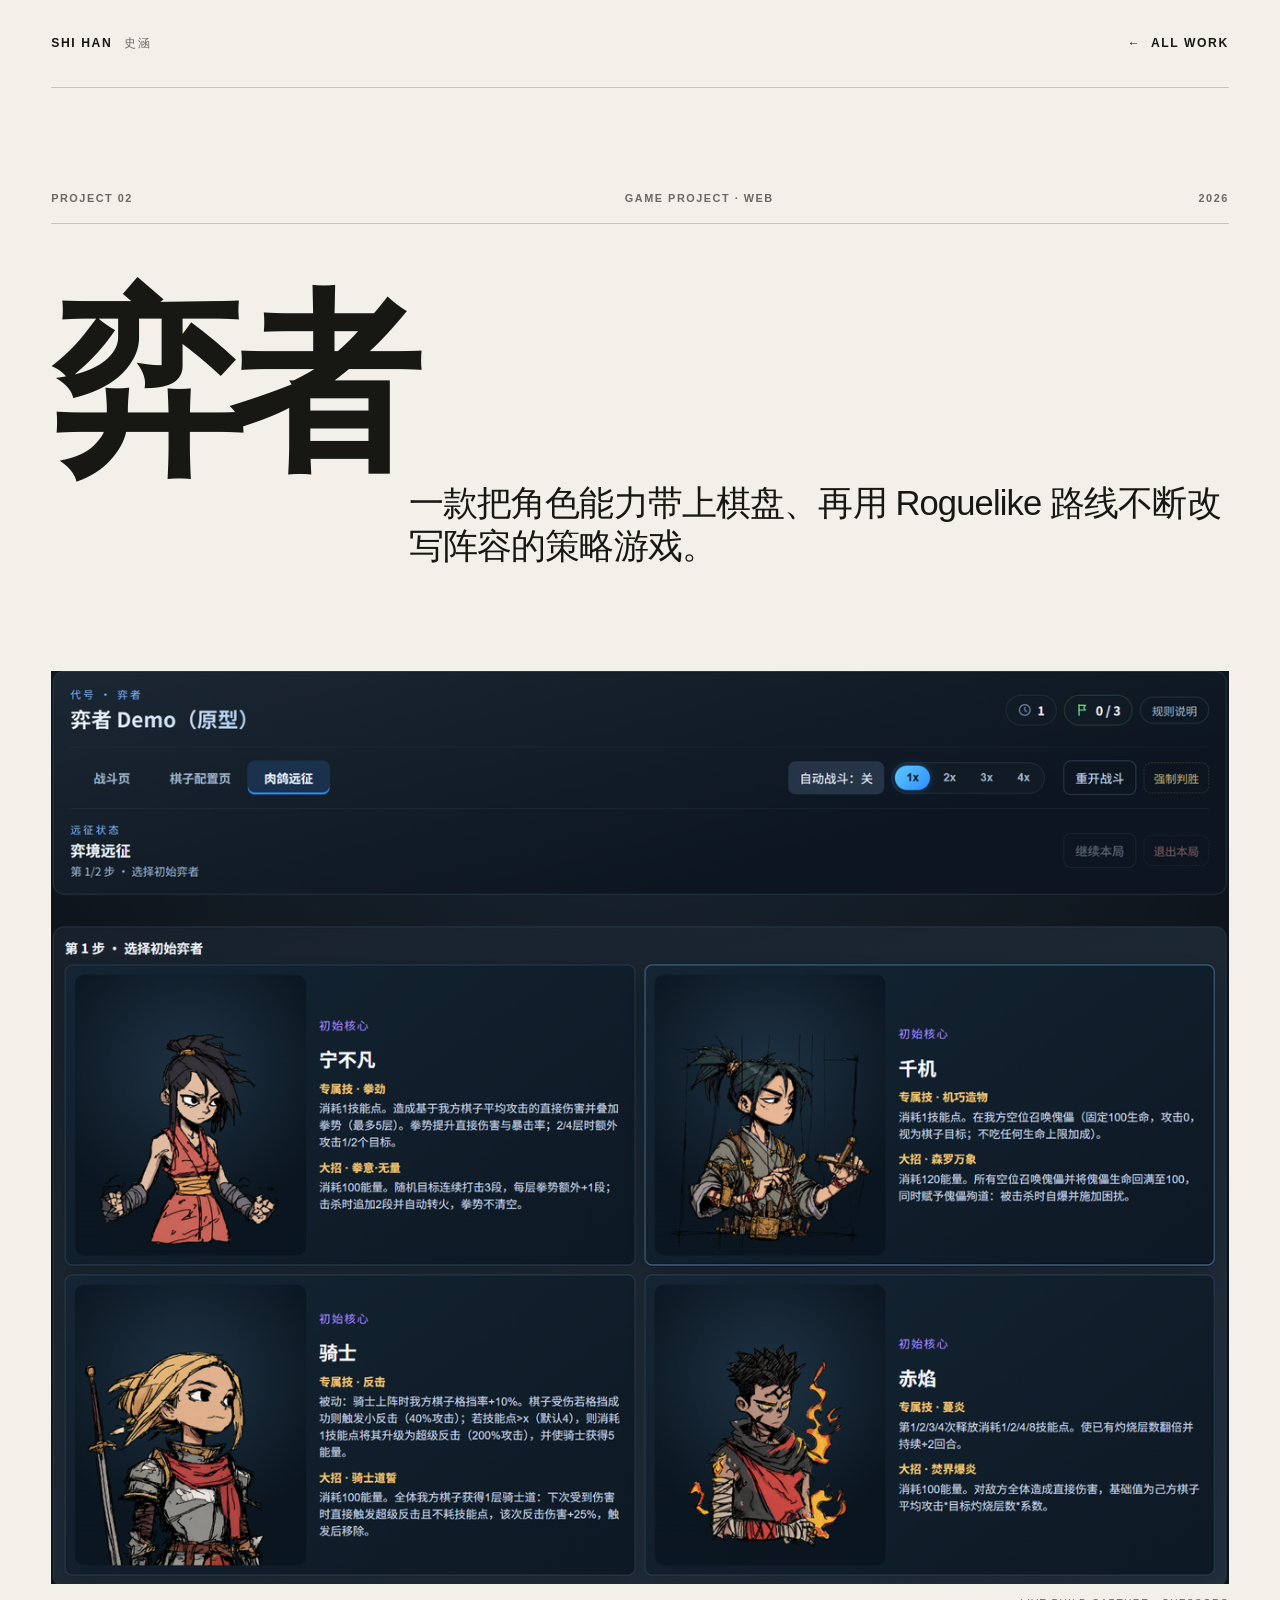
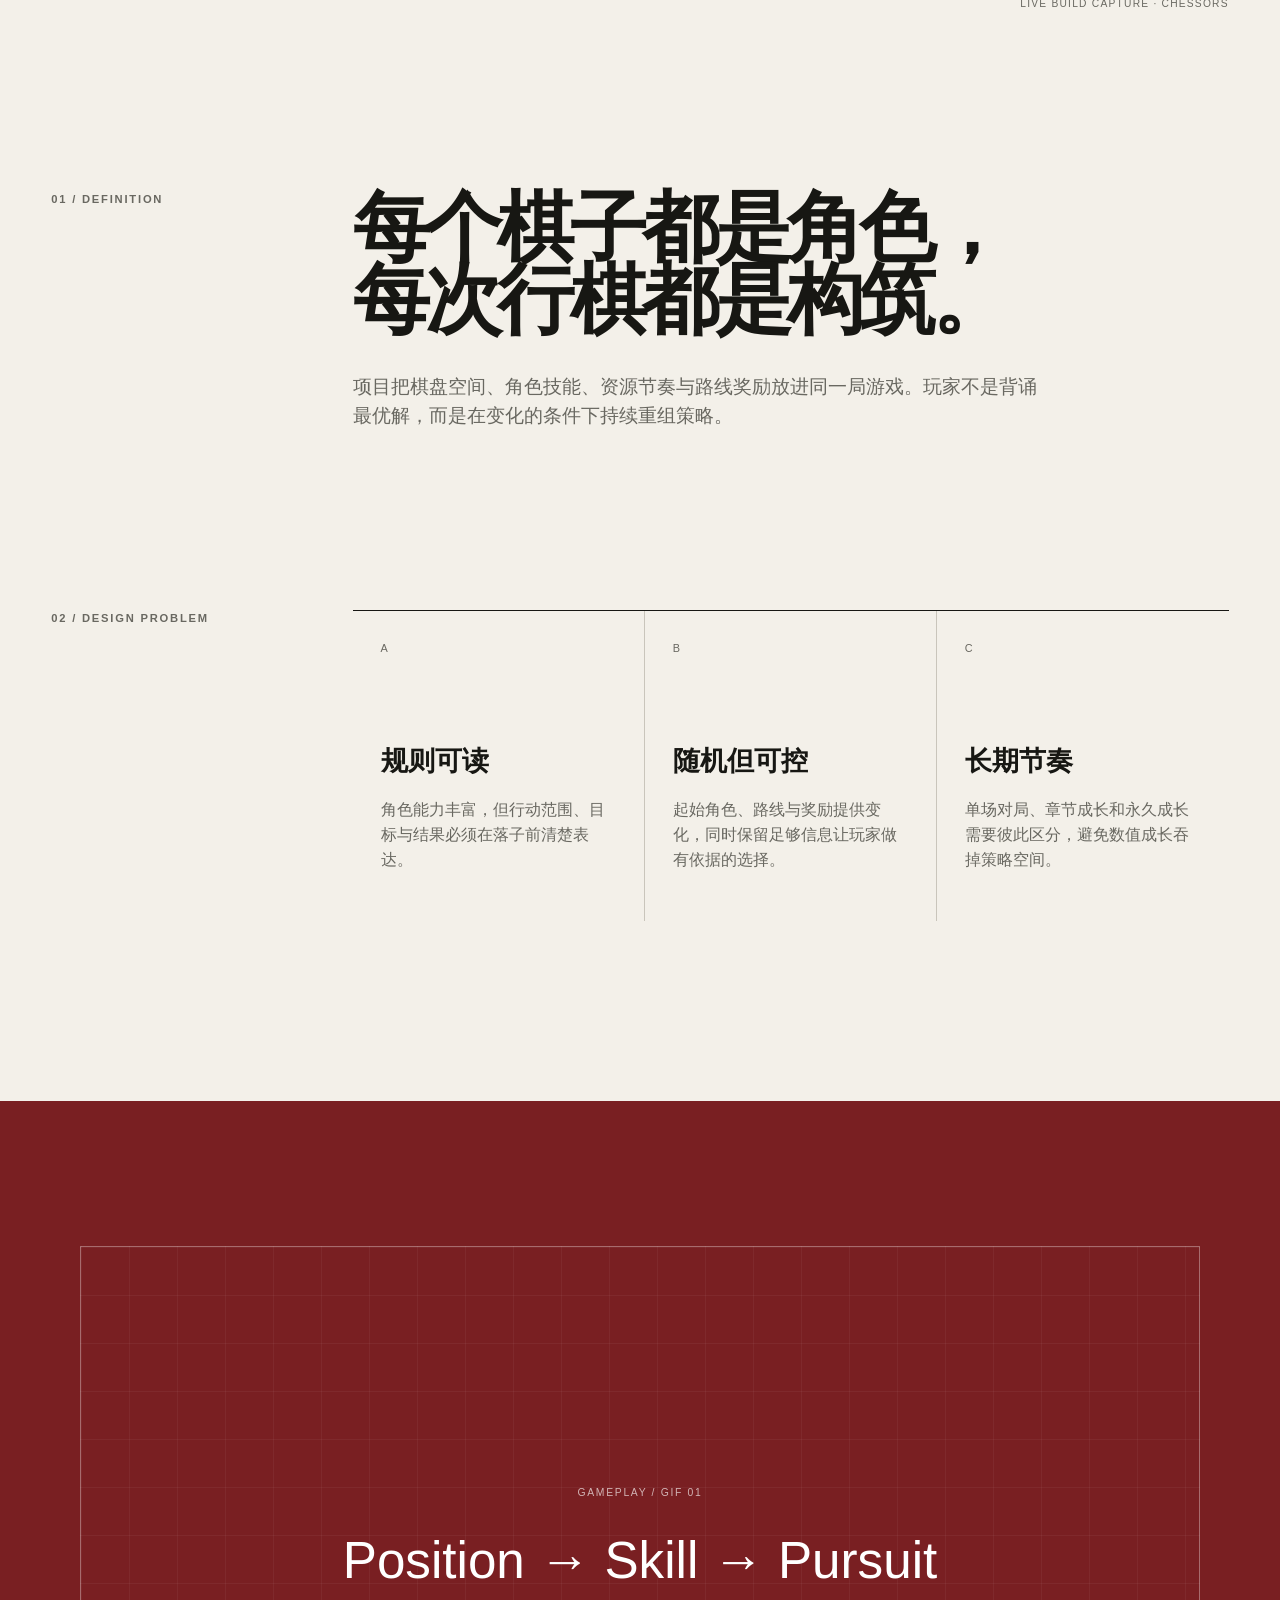
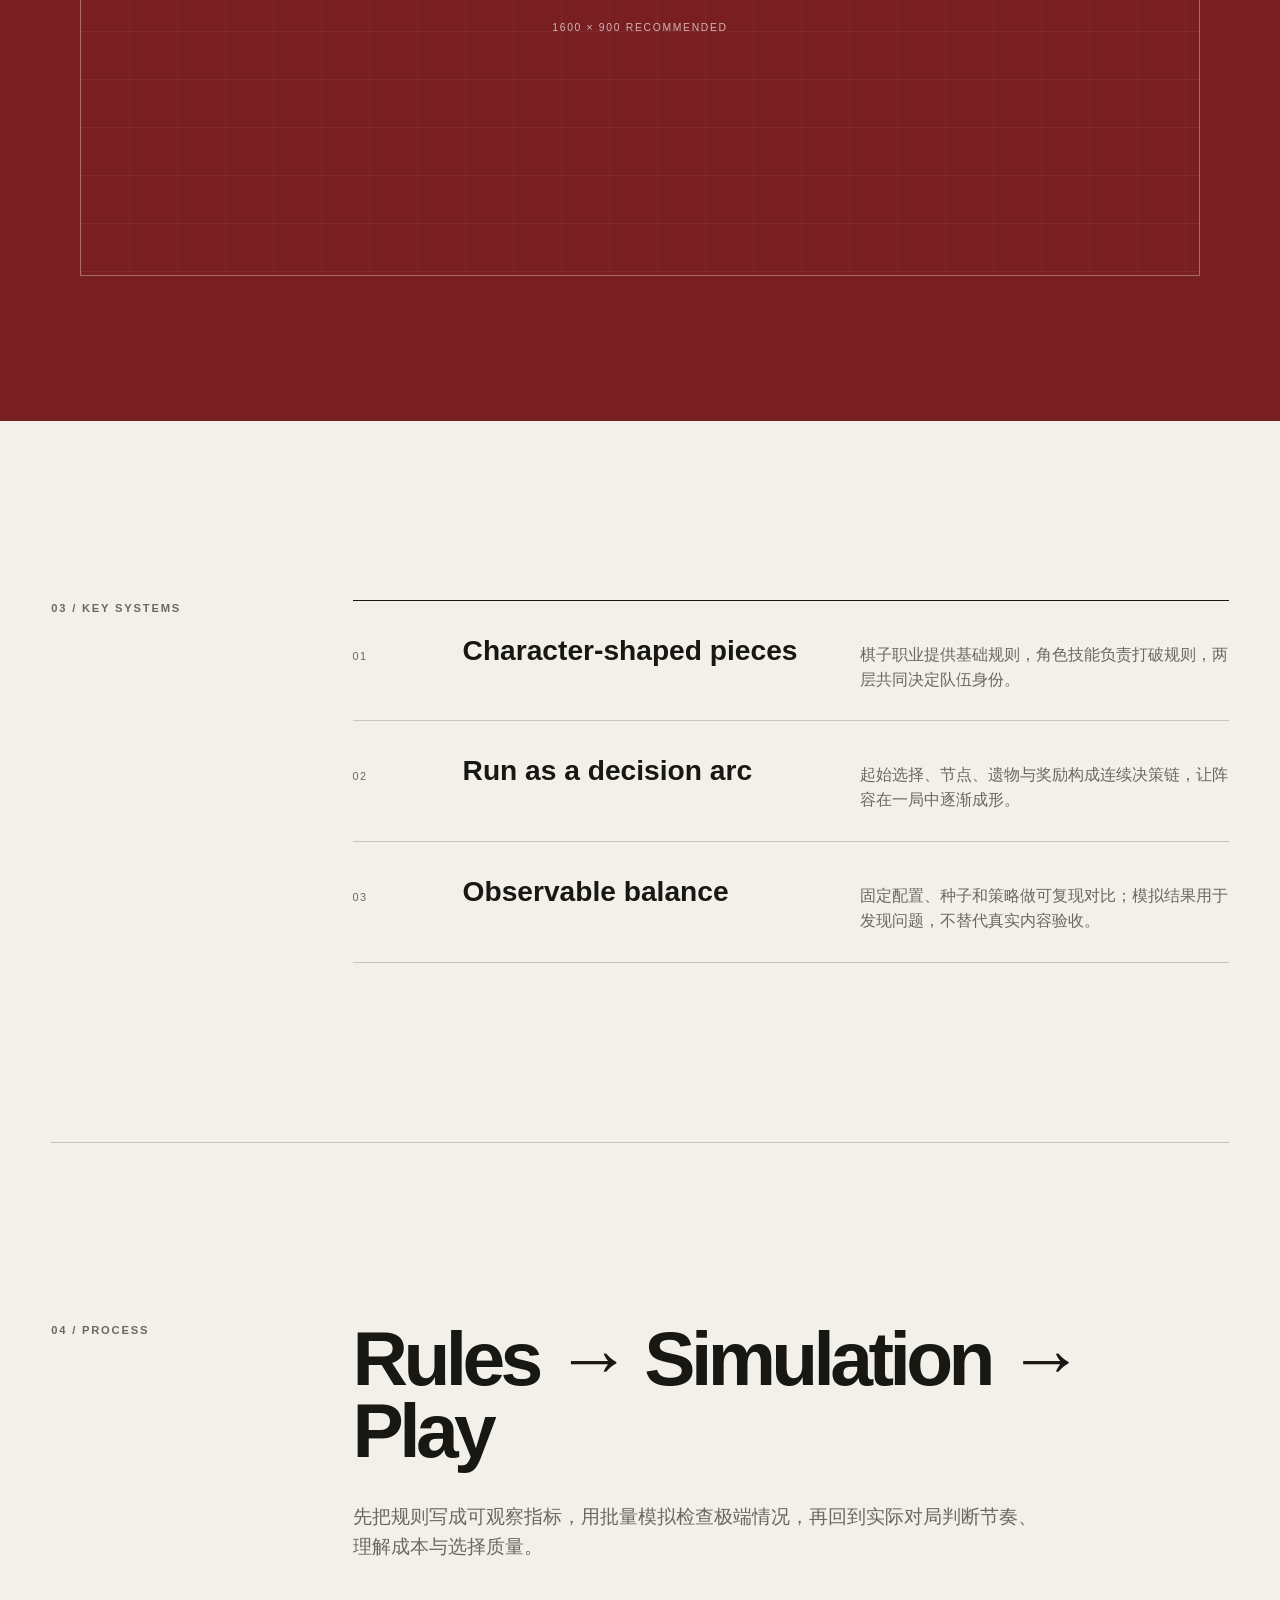
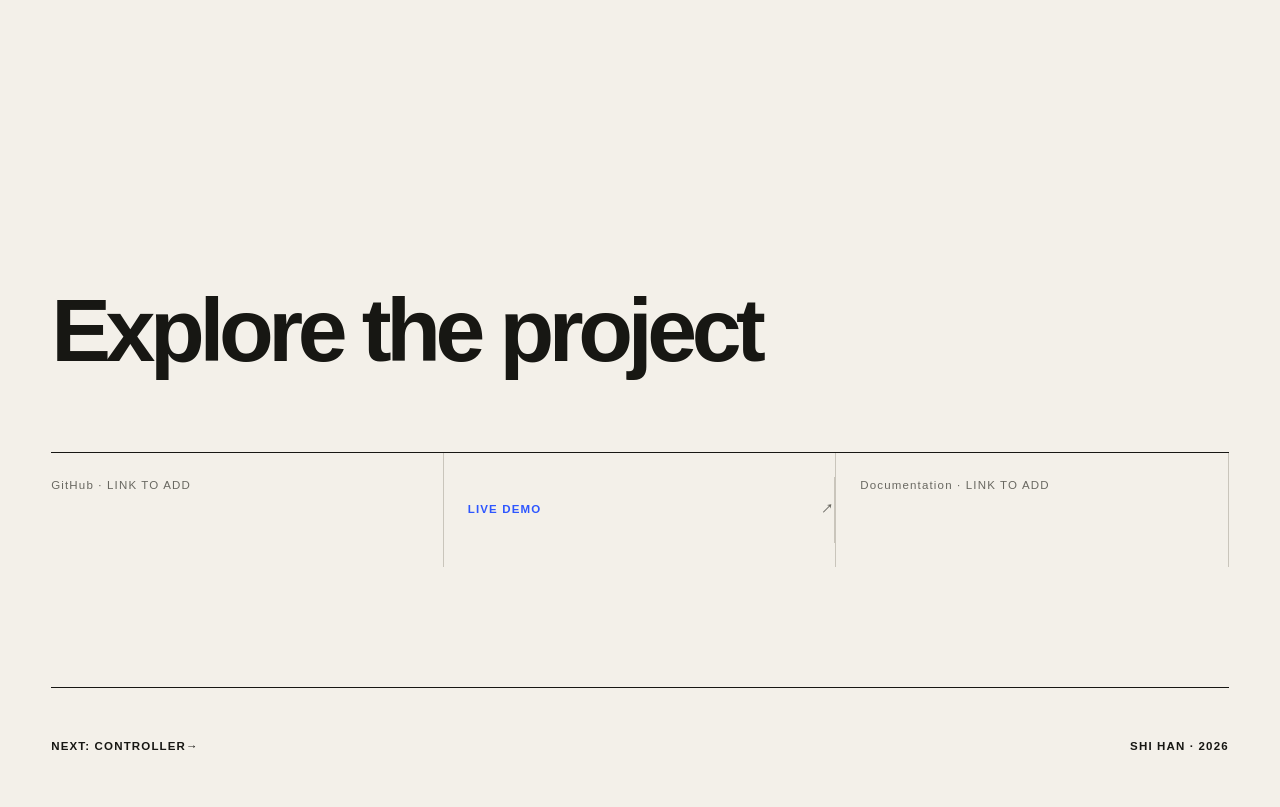
==== projects/project-2/index.html @ 957c3cbf "Publish portfolio" ====
<!doctype html>
<html lang="zh-CN">
<head>
  <meta charset="UTF-8">
  <meta name="viewport" content="width=device-width, initial-scale=1">
  <meta name="description" content="弈者项目案例：棋盘策略与 Roguelike 构筑结合的 Web 游戏。">
  <title>弈者 — SHI HAN</title>
  <link rel="icon" href="../../assets/favicon.svg" type="image/svg+xml">
  <link rel="stylesheet" href="../../styles.css">
  <script src="../../script.js" defer></script>
</head>
<body class="case-page case-page--yizhe">
  <a class="skip-link" href="#main">跳到主要内容</a>
  <header class="site-header shell">
    <a class="identity" href="../../">SHI HAN <span>史涵</span></a>
    <a class="back-link" href="../../#work"><span aria-hidden="true">←</span> All Work</a>
  </header>
  <main id="main">
    <section class="case-hero shell">
      <div class="case-kicker reveal"><span>PROJECT 02</span><span>GAME PROJECT · WEB</span><span>2026</span></div>
      <h1 class="reveal">弈者</h1>
      <p class="case-deck reveal">一款把角色能力带上棋盘、再用 Roguelike 路线不断改写阵容的策略游戏。</p>
      <figure class="case-cover reveal">
        <img src="../../assets/yizhe-showcase.png" alt="弈者实机画面：肉鸽远征中展示四名可选初始角色及技能说明" width="1280" height="993">
        <figcaption>LIVE BUILD CAPTURE · CHESSORS</figcaption>
      </figure>
    </section>

    <section class="case-intro shell reveal">
      <p class="section-number">01 / DEFINITION</p>
      <div><h2>每个棋子都是角色，<br>每次行棋都是构筑。</h2><p>项目把棋盘空间、角色技能、资源节奏与路线奖励放进同一局游戏。玩家不是背诵最优解，而是在变化的条件下持续重组策略。</p></div>
    </section>

    <section class="case-problem shell reveal">
      <p class="section-number">02 / DESIGN PROBLEM</p>
      <div class="problem-grid">
        <div><span>A</span><h3>规则可读</h3><p>角色能力丰富，但行动范围、目标与结果必须在落子前清楚表达。</p></div>
        <div><span>B</span><h3>随机但可控</h3><p>起始角色、路线与奖励提供变化，同时保留足够信息让玩家做有依据的选择。</p></div>
        <div><span>C</span><h3>长期节奏</h3><p>单场对局、章节成长和永久成长需要彼此区分，避免数值成长吞掉策略空间。</p></div>
      </div>
    </section>

    <section class="media-band media-band--yizhe reveal" aria-label="实机效果展示位">
      <div class="media-slot"><span>GAMEPLAY / GIF 01</span><strong>Position → Skill → Pursuit</strong><small>1600 × 900 recommended</small></div>
    </section>

    <section class="case-systems shell reveal">
      <p class="section-number">03 / KEY SYSTEMS</p>
      <div class="systems-list">
        <article><span>01</span><h3>Character-shaped pieces</h3><p>棋子职业提供基础规则，角色技能负责打破规则，两层共同决定队伍身份。</p></article>
        <article><span>02</span><h3>Run as a decision arc</h3><p>起始选择、节点、遗物与奖励构成连续决策链，让阵容在一局中逐渐成形。</p></article>
        <article><span>03</span><h3>Observable balance</h3><p>固定配置、种子和策略做可复现对比；模拟结果用于发现问题，不替代真实内容验收。</p></article>
      </div>
    </section>

    <section class="process shell reveal">
      <p class="section-number">04 / PROCESS</p>
      <div><h2>Rules → Simulation → Play</h2><p>先把规则写成可观察指标，用批量模拟检查极端情况，再回到实际对局判断节奏、理解成本与选择质量。</p></div>
    </section>

    <section class="case-links shell reveal">
      <h2>Explore the project</h2>
      <div><span>GitHub · LINK TO ADD</span><a href="https://shihan05611-cmd.github.io/NewChessors/" target="_blank" rel="noopener">Live Demo <span aria-hidden="true">↗</span></a><span>Documentation · LINK TO ADD</span></div>
    </section>
  </main>
  <footer class="site-footer shell"><a href="../../tools/controller/">Next: Controller <span aria-hidden="true">→</span></a><p>SHI HAN · <span data-year>2026</span></p></footer>
</body>
</html>
---- styles.css ----
:root {
  --paper: #f3f0e9;
  --ink: #171713;
  --muted: #696861;
  --line: #c9c5bb;
  --white: #fffdf7;
  --blue: #2e57ff;
  --orange: #ff5b35;
  --lime: #c9ff45;
  --shell: min(92vw, 1440px);
  --display: "Arial Narrow", "Helvetica Neue", "PingFang SC", sans-serif;
  --body: Inter, "Helvetica Neue", "PingFang SC", "Microsoft YaHei", sans-serif;
  color-scheme: light;
}

* { box-sizing: border-box; }
html { scroll-behavior: smooth; }
body { margin: 0; background: var(--paper); color: var(--ink); font-family: var(--body); font-size: 16px; line-height: 1.55; -webkit-font-smoothing: antialiased; }
img { display: block; max-width: 100%; height: auto; }
a { color: inherit; text-decoration: none; }
a, button { touch-action: manipulation; }
:focus-visible { outline: 3px solid var(--blue); outline-offset: 4px; }
.shell { width: var(--shell); margin-inline: auto; }
.skip-link { position: fixed; z-index: 100; top: 8px; left: 8px; padding: 12px 16px; background: var(--ink); color: var(--white); transform: translateY(-150%); }
.skip-link:focus { transform: translateY(0); }
.sr-only { position: absolute; width: 1px; height: 1px; padding: 0; margin: -1px; overflow: hidden; clip: rect(0, 0, 0, 0); white-space: nowrap; border: 0; }

.site-header { min-height: 88px; display: flex; align-items: center; justify-content: space-between; border-bottom: 1px solid var(--line); }
.identity, .top-nav a, .back-link { min-height: 44px; display: inline-flex; align-items: center; font-size: .76rem; font-weight: 700; letter-spacing: .13em; text-transform: uppercase; }
.identity { gap: 12px; }
.identity span { color: var(--muted); font-weight: 500; }
.top-nav { display: flex; gap: clamp(24px, 4vw, 64px); }
.top-nav a, .back-link { position: relative; }
.top-nav a::after, .back-link::after, .text-link::after { content: ""; position: absolute; right: 0; bottom: 8px; left: 0; height: 1px; background: currentColor; transform: scaleX(0); transform-origin: right; transition: transform 220ms ease; }
.top-nav a:hover::after, .back-link:hover::after, .text-link:hover::after { transform: scaleX(1); transform-origin: left; }
.back-link { gap: 10px; }

.eyebrow, .project-type, .section-number { margin: 0; color: var(--muted); font-size: .7rem; font-weight: 700; letter-spacing: .16em; text-transform: uppercase; }

.work-section { padding-block: clamp(64px, 7vw, 96px) 120px; }
.section-heading { display: flex; justify-content: space-between; align-items: baseline; margin-bottom: 56px; padding-bottom: 18px; border-bottom: 1px solid var(--ink); }
.section-heading h1 { margin: 0; font-family: var(--display); font-size: clamp(2.4rem, 5vw, 5rem); letter-spacing: -.045em; line-height: 1; }
.section-heading span { color: var(--muted); font-size: .7rem; letter-spacing: .15em; }
.project { margin-bottom: clamp(120px, 16vw, 230px); }
.project-visual { position: relative; display: block; overflow: hidden; min-height: 320px; background: #222; }
.project-visual img { width: 100%; height: auto; transition: transform 500ms cubic-bezier(.2,.7,.2,1), filter 300ms ease; }
.project-visual:hover img { transform: scale(1.018); filter: saturate(1.08); }
.visual-index, .visual-action { position: absolute; z-index: 2; top: 24px; padding: 9px 12px; background: var(--paper); font-size: .68rem; font-weight: 700; letter-spacing: .12em; text-transform: uppercase; }
.visual-index { left: 24px; }
.project-visual--dungeon .visual-index, .project-visual--yizhe .visual-index,
.project-visual--dungeon .visual-action, .project-visual--yizhe .visual-action { display: none; }
.visual-action { right: 24px; opacity: 0; transform: translateY(8px); transition: opacity 220ms ease, transform 220ms ease; }
.project-visual:hover .visual-action, .project-visual:focus-visible .visual-action { opacity: 1; transform: none; }
.project-copy { display: grid; grid-template-columns: 1.35fr .65fr; gap: 48px; padding-top: 28px; border-top: 1px solid var(--ink); }
.project-copy h3 { margin: 10px 0 0; font-family: var(--display); font-size: clamp(3rem, 6vw, 7rem); letter-spacing: -.055em; line-height: .86; }
.project-copy h3 span { color: var(--muted); font-size: .44em; font-weight: 500; letter-spacing: -.025em; }
.project-summary p { max-width: 520px; margin: 0 0 24px; font-size: clamp(1rem, 1.45vw, 1.25rem); }
.tag-list { display: flex; flex-wrap: wrap; gap: 8px; margin: 0 0 28px; padding: 0; list-style: none; }
.tag-list li { padding: 6px 10px; border: 1px solid var(--line); border-radius: 999px; color: var(--muted); font-size: .67rem; letter-spacing: .08em; text-transform: uppercase; }
.text-link { position: relative; min-height: 44px; display: inline-flex; align-items: center; gap: 14px; font-size: .76rem; font-weight: 700; letter-spacing: .12em; text-transform: uppercase; }
.project-actions { display: flex; flex-wrap: wrap; gap: 8px 28px; }
.text-link--secondary { color: var(--blue); }
.project-secondary { display: grid; grid-template-columns: .72fr 1.28fr; gap: clamp(36px, 6vw, 96px); align-items: end; }
.project-secondary .project-visual { order: 2; }
.project-copy--side { grid-template-columns: 1fr; align-content: end; min-height: 100%; }
.project-copy--side h3 { font-size: clamp(3.2rem, 6vw, 6.4rem); }

.tool-feature { margin-top: 40px; background: #111512; color: #f2f3ec; }
.tool-label { display: flex; align-items: center; gap: 28px; padding: 18px 24px; border-bottom: 1px solid #3a403a; font-size: .68rem; letter-spacing: .14em; }
.tool-label span { color: var(--lime); }
.tool-body { display: grid; grid-template-columns: .78fr 1.22fr; min-height: 600px; }
.tool-copy { display: flex; flex-direction: column; justify-content: center; padding: clamp(40px, 6vw, 88px); }
.tool-copy .project-type { color: #a2aaa2; }
.tool-copy h3 { margin: 16px 0 24px; font-family: var(--display); font-size: clamp(4rem, 7vw, 8rem); letter-spacing: -.06em; line-height: .9; }
.tool-copy > p:last-of-type { max-width: 520px; color: #c7cbc5; font-size: 1.08rem; }
.tool-visual { display: flex; align-items: center; min-width: 0; padding: 32px; background: #171d18; }
.tool-visual img { width: 100%; height: auto; object-fit: contain; border: 1px solid #414a42; }
.tool-links { display: flex; flex-wrap: wrap; gap: 12px 28px; margin-top: 48px; font-size: .68rem; font-weight: 700; letter-spacing: .11em; text-transform: uppercase; }
.tool-links a { min-height: 44px; display: inline-flex; align-items: center; color: var(--lime); }
.tool-links span { color: #7f887f; }

.site-footer { min-height: 120px; display: flex; align-items: center; justify-content: space-between; gap: 24px; border-top: 1px solid var(--ink); font-size: .72rem; font-weight: 700; letter-spacing: .1em; text-transform: uppercase; }
.site-footer p { margin: 0; }
.site-footer a { min-height: 44px; display: inline-flex; align-items: center; }

/* Case studies */
.case-hero, .controller-hero { padding-top: clamp(56px, 8vw, 112px); }
.case-kicker { display: grid; grid-template-columns: 1fr 1fr auto; gap: 20px; padding-bottom: 16px; border-bottom: 1px solid var(--line); color: var(--muted); font-size: .68rem; font-weight: 700; letter-spacing: .14em; text-transform: uppercase; }
.case-hero > h1, .controller-hero > h1 { margin: clamp(44px, 7vw, 96px) 0 26px; font-family: var(--display); font-size: clamp(5rem, 15vw, 15rem); font-weight: 600; letter-spacing: -.075em; line-height: .74; }
.case-deck { width: min(820px, 75%); margin: 0 0 clamp(56px, 8vw, 112px) auto; font-size: clamp(1.4rem, 2.7vw, 2.8rem); line-height: 1.25; letter-spacing: -.025em; }
.case-cover { margin: 0; }
.case-cover img { width: 100%; height: auto; object-fit: contain; }
.case-cover figcaption { display: flex; justify-content: flex-end; padding-top: 12px; color: var(--muted); font-size: .64rem; letter-spacing: .12em; text-transform: uppercase; }
.case-intro, .case-problem, .case-systems, .process, .controller-problem { display: grid; grid-template-columns: .28fr 1fr; gap: 56px; padding-block: clamp(112px, 14vw, 210px); }
.case-intro h2, .process h2, .controller-problem h2, .architecture h2, .quick-start h2 { margin: 0 0 36px; font-family: var(--display); font-size: clamp(2.8rem, 6vw, 6.7rem); letter-spacing: -.06em; line-height: .94; }
.case-intro div > p, .process div > p, .controller-problem div > p { max-width: 700px; margin: 0; color: var(--muted); font-size: clamp(1.05rem, 1.5vw, 1.25rem); }
.case-problem { padding-top: 0; }
.problem-grid { display: grid; grid-template-columns: repeat(3, 1fr); border-top: 1px solid var(--ink); }
.problem-grid > div { min-height: 310px; padding: 24px 28px; border-right: 1px solid var(--line); }
.problem-grid > div:last-child { border-right: 0; }
.problem-grid span, .systems-list span { color: var(--muted); font-size: .68rem; letter-spacing: .12em; }
.problem-grid h3 { margin: 80px 0 16px; font-family: var(--display); font-size: 1.7rem; }
.problem-grid p { margin: 0; color: var(--muted); }
.media-band { width: 100%; min-height: min(78vw, 920px); display: grid; place-items: center; padding: 6vw; }
.media-band--dungeon { background: #101c2c; }
.media-band--yizhe { background: #791f22; }
.media-slot { width: min(1120px, 100%); aspect-ratio: 16 / 9; display: flex; flex-direction: column; align-items: center; justify-content: center; border: 1px solid rgba(255,255,255,.34); color: white; text-align: center; background-image: linear-gradient(rgba(255,255,255,.045) 1px, transparent 1px), linear-gradient(90deg, rgba(255,255,255,.045) 1px, transparent 1px); background-size: 48px 48px; }
.media-slot span, .media-slot small { font-size: .65rem; letter-spacing: .16em; text-transform: uppercase; opacity: .66; }
.media-slot strong { margin: 20px; font-family: var(--display); font-size: clamp(1.8rem, 4vw, 4.6rem); font-weight: 500; }
.case-systems { border-bottom: 1px solid var(--line); }
.systems-list { border-top: 1px solid var(--ink); }
.systems-list article { display: grid; grid-template-columns: .1fr .45fr .45fr; gap: 28px; align-items: baseline; padding-block: 28px; border-bottom: 1px solid var(--line); }
.systems-list h3, .systems-list p { margin: 0; }
.systems-list h3 { font-family: var(--display); font-size: clamp(1.4rem, 2.2vw, 2.2rem); }
.systems-list p { color: var(--muted); }
.case-links { padding-block: 120px; }
.case-links h2 { margin: 0 0 52px; font-family: var(--display); font-size: clamp(3rem, 7vw, 7.5rem); letter-spacing: -.06em; }
.case-links div { display: grid; grid-template-columns: repeat(3, 1fr); border-top: 1px solid var(--ink); }
.case-links span, .case-links a { padding: 24px 0; border-right: 1px solid var(--line); color: var(--muted); font-size: .72rem; letter-spacing: .1em; }
.case-links a { min-height: 44px; display: flex; align-items: center; justify-content: space-between; color: var(--blue); font-weight: 700; text-transform: uppercase; }
.case-links span:not(:first-child), .case-links a:not(:first-child) { padding-left: 24px; }

/* Controller */
.controller-page { background: #101310; color: #f1f3ec; --line: #343a34; --muted: #919a92; --ink: #f1f3ec; }
.controller-hero > h1 { color: var(--lime); }
.terminal-cursor { animation: blink 1.1s steps(1) infinite; }
.controller-deck { display: grid; grid-template-columns: 1fr .65fr; gap: 80px; align-items: end; margin-bottom: 100px; }
.controller-deck p { margin: 0; }
.controller-deck p:first-child { font-family: var(--display); font-size: clamp(2.1rem, 4.2vw, 4.8rem); letter-spacing: -.045em; line-height: .95; }
.controller-deck p:last-child { color: #b3bbb3; }
.controller-cover { border: 1px solid var(--line); }
.controller-cover figcaption { padding: 12px; }
.controller-problem { border-bottom: 1px solid var(--line); }
.feature-matrix { display: grid; grid-template-columns: repeat(4, 1fr); border-bottom: 1px solid var(--line); }
.feature-matrix article { min-height: 360px; padding: 28px; border-right: 1px solid var(--line); }
.feature-matrix article:last-child { border-right: 0; }
.feature-matrix span { color: var(--lime); font-family: ui-monospace, monospace; font-size: .72rem; }
.feature-matrix h3 { margin: 100px 0 20px; font-family: var(--display); font-size: 1.65rem; }
.feature-matrix p { margin: 0; color: var(--muted); }
.architecture { padding-block: 180px; }
.architecture-head { display: grid; grid-template-columns: .28fr 1fr; gap: 56px; }
.architecture-graph { position: relative; display: grid; grid-template-columns: 1.15fr auto 1fr auto 1fr auto 1fr; gap: 18px; align-items: center; min-height: 460px; margin-top: 80px; padding: 110px 40px; border: 1px solid var(--line); background-image: linear-gradient(rgba(201,255,69,.05) 1px, transparent 1px), linear-gradient(90deg, rgba(201,255,69,.05) 1px, transparent 1px); background-size: 32px 32px; }
.arch-node { min-height: 130px; display: flex; flex-direction: column; justify-content: center; padding: 20px; border: 1px solid #596259; background: #161b16; }
.arch-node small, .arch-node span { color: var(--muted); font-family: ui-monospace, monospace; font-size: .61rem; text-transform: uppercase; }
.arch-node strong { margin-block: 8px; font-family: var(--display); font-size: clamp(1.1rem, 2vw, 1.8rem); }
.arch-node--main { border-color: var(--lime); }
.arch-node--result { background: var(--lime); color: #111; border-color: var(--lime); }
.arch-node--result small, .arch-node--result span { color: #36431c; }
.arch-arrow { color: var(--lime); font-size: 1.8rem; }
.arch-rail { position: absolute; right: 40px; left: 40px; display: flex; align-items: center; justify-content: center; height: 36px; border: 1px solid #465046; color: var(--muted); font: .62rem ui-monospace, monospace; letter-spacing: .16em; }
.arch-rail--top { top: 32px; }
.arch-rail--bottom { bottom: 32px; }
.quick-start { display: grid; grid-template-columns: .65fr 1.1fr; gap: 80px; align-items: center; padding-block: 140px; border-top: 1px solid var(--line); }
.quick-start pre { margin: 0; padding: 32px; overflow-x: auto; border: 1px solid var(--line); background: #090b09; color: #dfe6dc; font: .9rem/2 ui-monospace, "Cascadia Code", monospace; }
.quick-start code span { color: var(--lime); }
.placeholder-note { grid-column: 2; margin: -55px 0 0; color: var(--muted); font-size: .72rem; }
.controller-links { display: grid; grid-template-columns: 1fr 1fr; border-top: 1px solid var(--line); }
.controller-link, .disabled-link { display: flex; justify-content: space-between; padding: 42px 0; border-right: 1px solid var(--line); }
.controller-link { color: var(--lime); }
.disabled-link { color: var(--muted); cursor: not-allowed; }
.controller-link + .disabled-link, .disabled-link + .disabled-link { padding-left: 42px; border-right: 0; }
.controller-link span, .disabled-link span { font: .65rem ui-monospace, monospace; }

.reveal { opacity: 0; transform: translateY(18px); transition: opacity 500ms ease, transform 500ms cubic-bezier(.2,.7,.2,1); }
.reveal.is-visible { opacity: 1; transform: none; }
@keyframes blink { 50% { opacity: 0; } }

@media (max-width: 900px) {
  .project-copy, .project-secondary, .tool-body, .case-intro, .case-problem, .case-systems, .process, .controller-problem, .architecture-head, .quick-start { grid-template-columns: 1fr; }
  .project-secondary { gap: 0; }
  .project-secondary .project-visual { order: 0; }
  .project-copy--side { order: 2; padding-top: 28px; }
  .tool-body { min-height: 0; }
  .tool-visual { order: -1; padding: 20px; }
  .case-intro, .case-problem, .case-systems, .process, .controller-problem { gap: 40px; }
  .case-deck { width: 86%; }
  .problem-grid { grid-template-columns: 1fr; }
  .problem-grid > div { min-height: 0; padding: 28px 0; border-right: 0; border-bottom: 1px solid var(--line); }
  .problem-grid h3 { margin-top: 48px; }
  .feature-matrix { grid-template-columns: 1fr 1fr; }
  .feature-matrix article:nth-child(2) { border-right: 0; }
  .feature-matrix article:nth-child(-n+2) { border-bottom: 1px solid var(--line); }
  .controller-deck { grid-template-columns: 1fr; gap: 40px; }
  .architecture-graph { grid-template-columns: 1fr; gap: 12px; padding: 88px 24px; }
  .arch-arrow { text-align: center; transform: rotate(90deg); }
  .arch-rail { right: 24px; left: 24px; }
  .quick-start { gap: 48px; }
  .placeholder-note { grid-column: 1; margin-top: -30px; }
}

@media (max-width: 600px) {
  :root { --shell: calc(100vw - 32px); }
  .site-header { min-height: 72px; }
  .top-nav { gap: 16px; }
  .identity span { display: none; }
  .work-section { padding-block: 56px 88px; }
  .section-heading { margin-bottom: 32px; }
  .project { margin-bottom: 112px; }
  .project-visual { min-height: 0; }
  .visual-index { top: 12px; left: 12px; }
  .visual-action { top: auto; right: 12px; bottom: 12px; opacity: 1; transform: none; }
  .project-copy { gap: 28px; }
  .project-copy h3 { font-size: 3.5rem; }
  .tool-label { padding-inline: 16px; }
  .tool-copy { padding: 36px 20px 48px; }
  .tool-copy h3 { font-size: 4rem; }
  .tool-links { display: grid; }
  .site-footer { min-height: 170px; align-items: flex-start; flex-direction: column; justify-content: center; gap: 8px; }
  .case-kicker { grid-template-columns: 1fr auto; }
  .case-kicker span:nth-child(2) { display: none; }
  .case-hero > h1, .controller-hero > h1 { font-size: clamp(4.6rem, 24vw, 7rem); line-height: .82; }
  .case-deck { width: 100%; margin-left: 0; }
  .case-cover figcaption { justify-content: flex-start; }
  .case-intro, .case-problem, .case-systems, .process, .controller-problem { padding-block: 96px; }
  .systems-list article { grid-template-columns: .12fr 1fr; }
  .systems-list article p { grid-column: 2; }
  .case-links div { grid-template-columns: 1fr; }
  .case-links span, .case-links a, .case-links span:not(:first-child), .case-links a:not(:first-child) { padding: 18px 0; border-right: 0; border-bottom: 1px solid var(--line); }
  .feature-matrix { grid-template-columns: 1fr; }
  .feature-matrix article { min-height: 280px; border-right: 0; border-bottom: 1px solid var(--line); }
  .feature-matrix h3 { margin-top: 72px; }
  .architecture { padding-block: 112px; }
  .architecture-graph { margin-top: 48px; }
  .controller-links { grid-template-columns: 1fr; }
  .controller-link, .disabled-link, .controller-link + .disabled-link, .disabled-link + .disabled-link { padding: 28px 0; border-right: 0; border-bottom: 1px solid var(--line); }
}

@media (prefers-reduced-motion: reduce) {
  html { scroll-behavior: auto; }
  *, *::before, *::after { animation-duration: .01ms !important; animation-iteration-count: 1 !important; transition-duration: .01ms !important; }
  .reveal { opacity: 1; transform: none; }
}
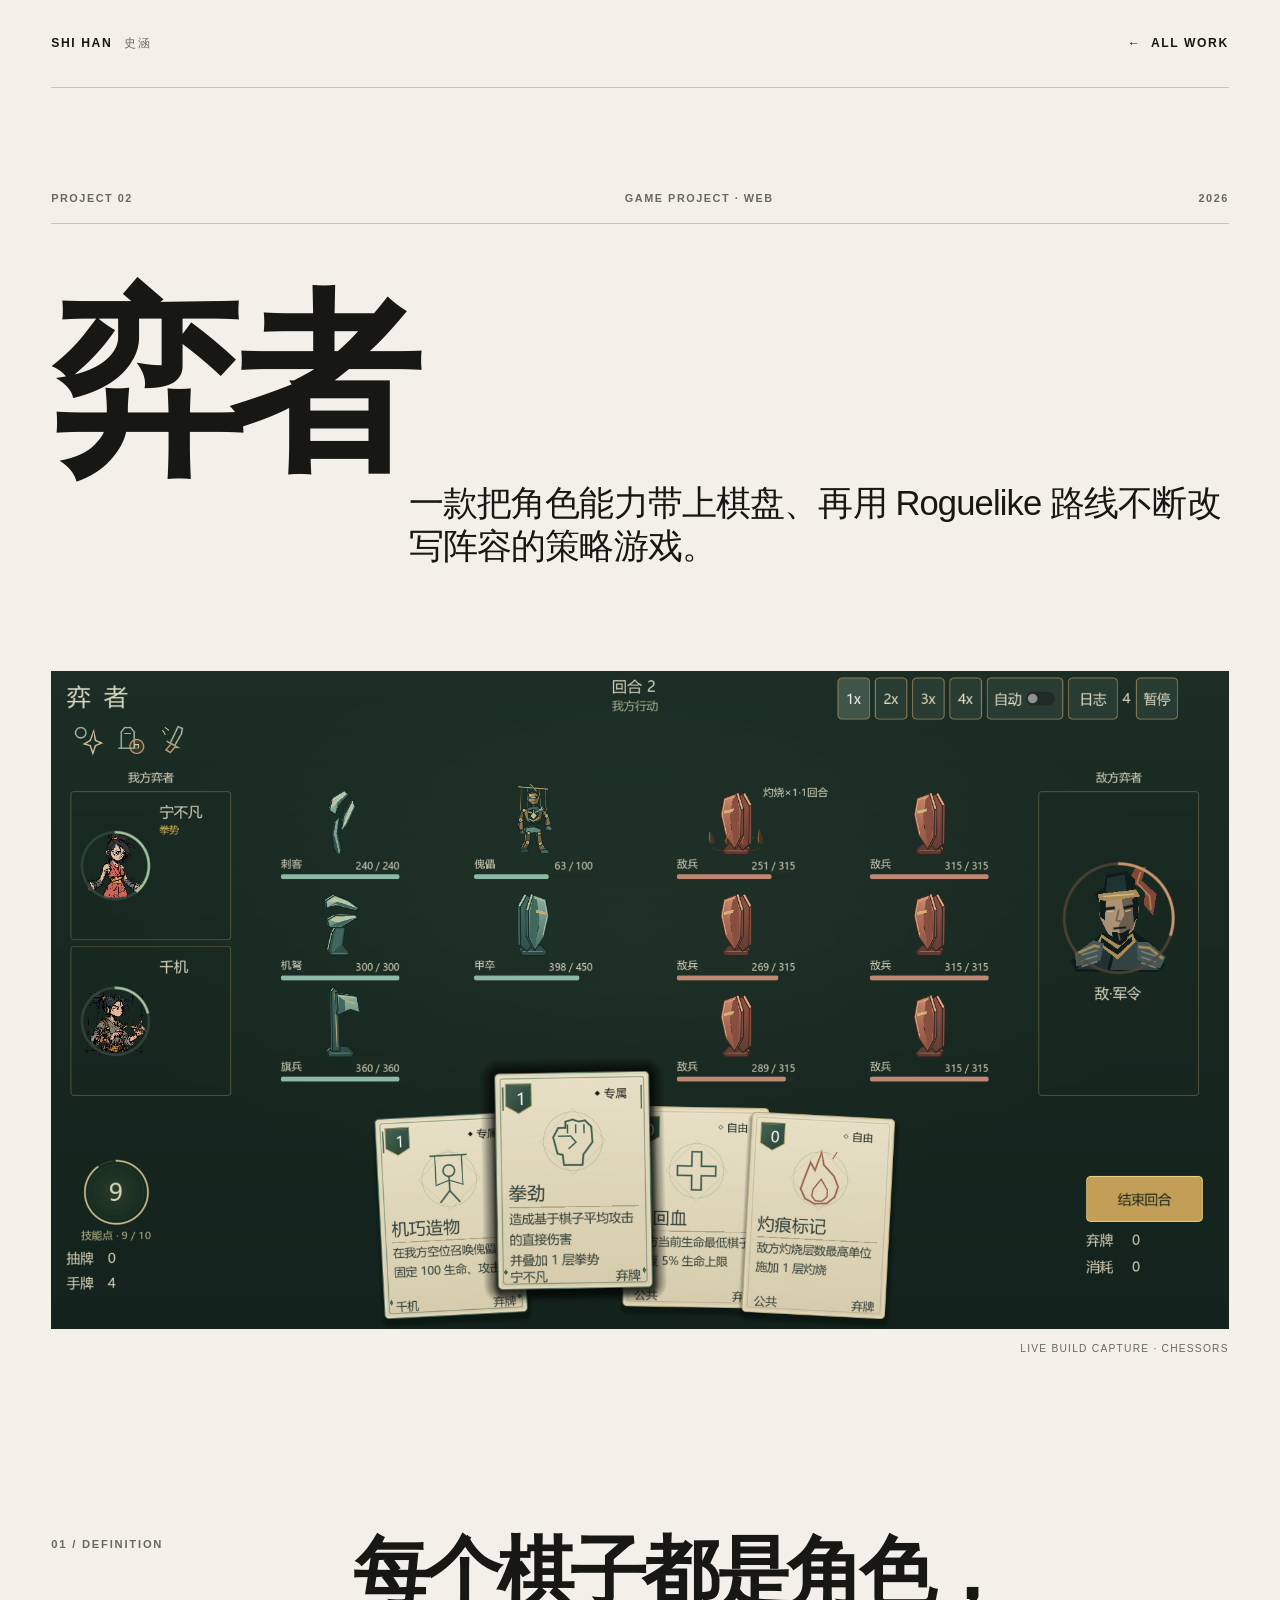
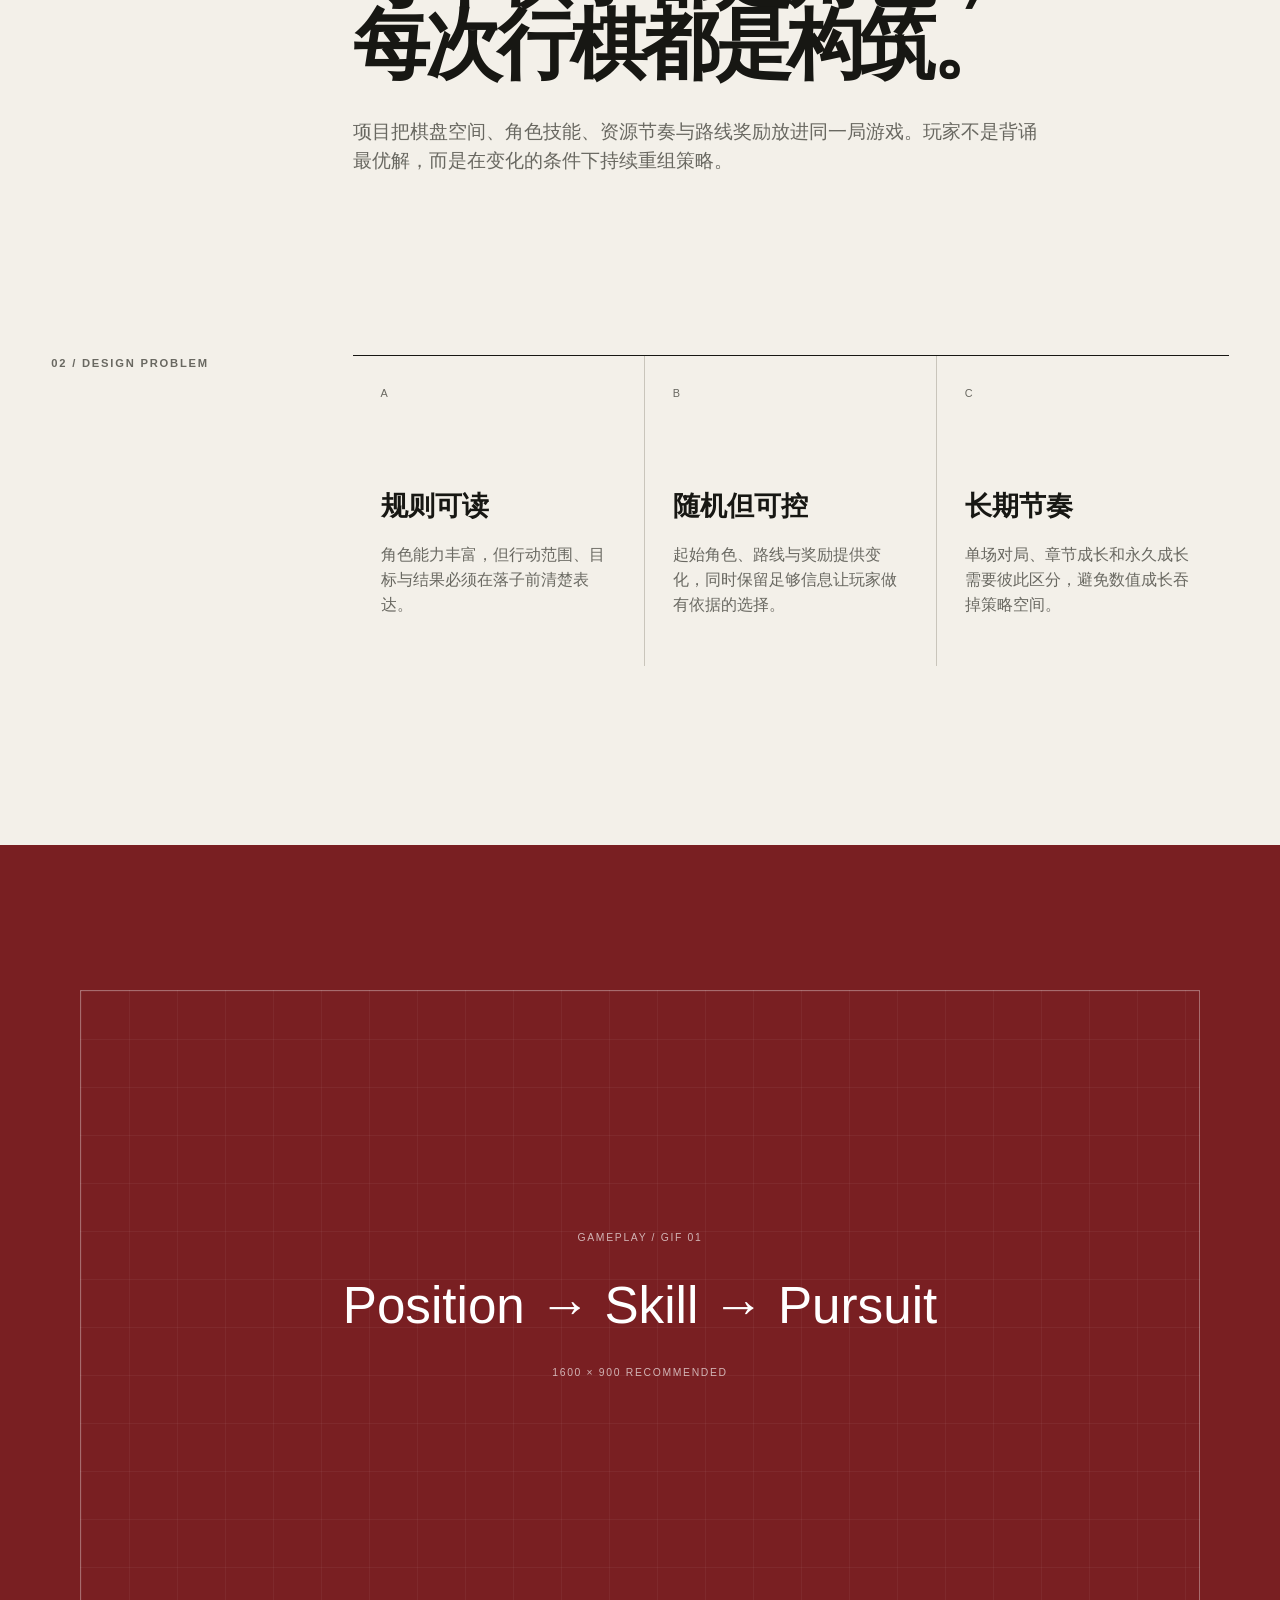
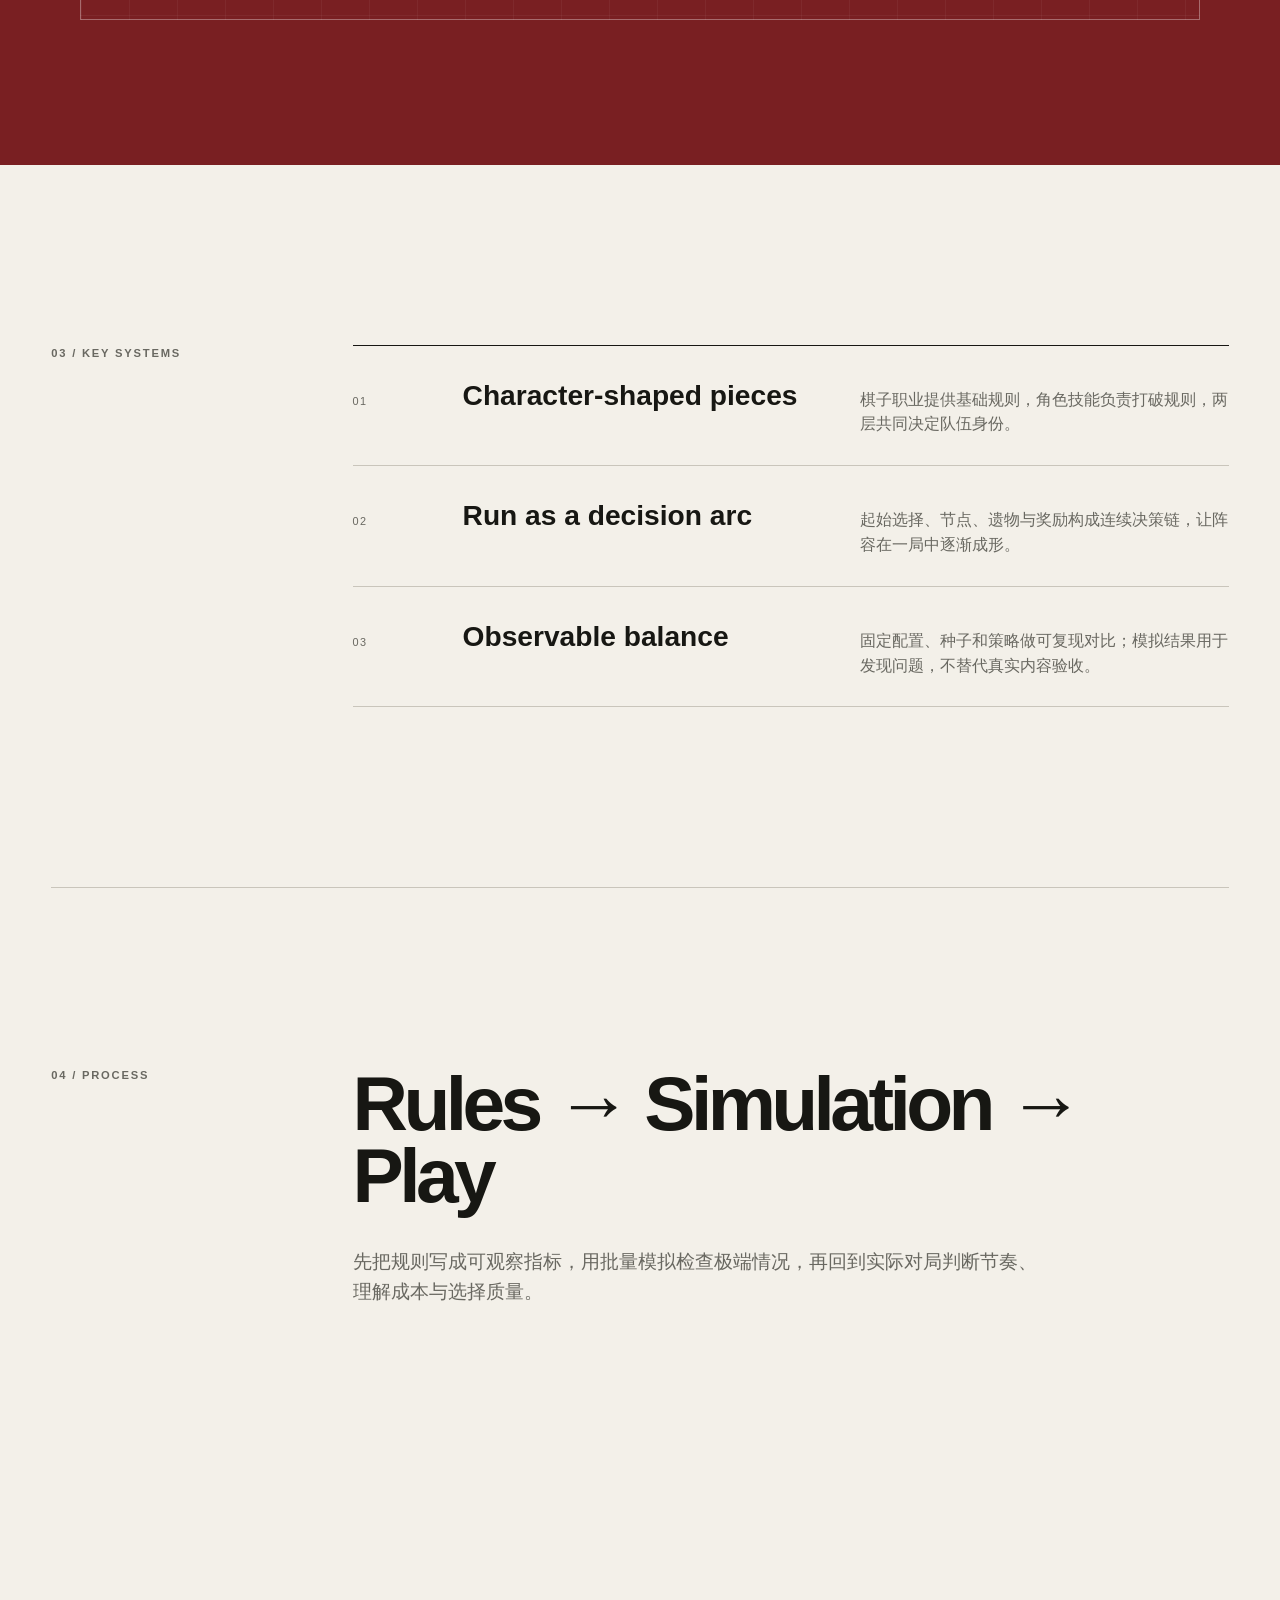
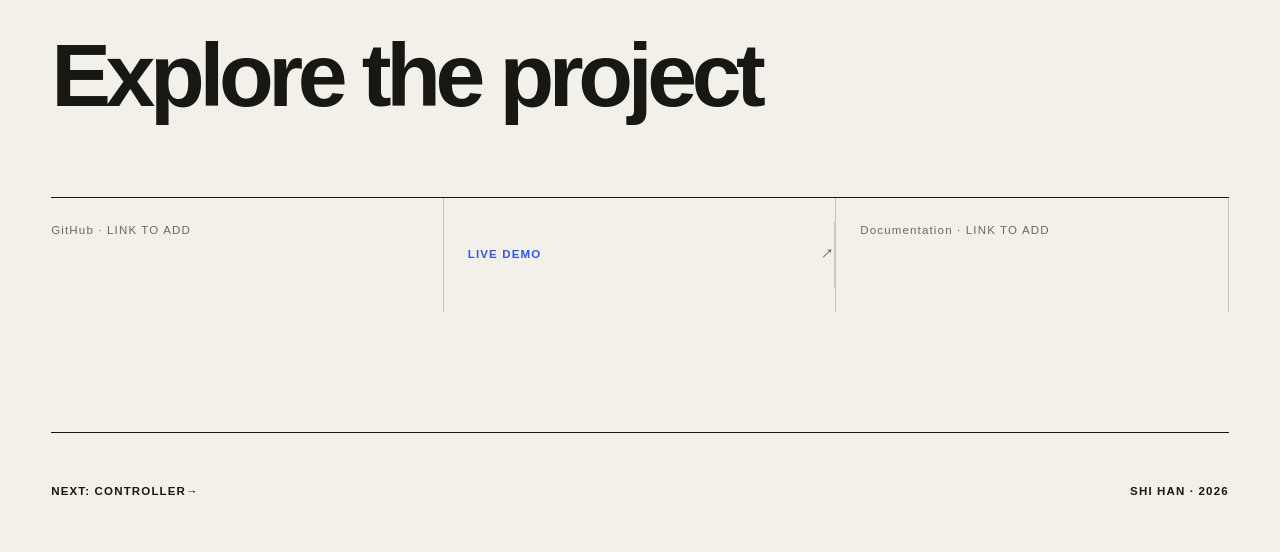
==== commit 3057c2f0: "Update non-game portfolio" ====
--- a/projects/project-2/index.html
+++ b/projects/project-2/index.html
@@ -21,7 +21,7 @@
       <h1 class="reveal">弈者</h1>
       <p class="case-deck reveal">一款把角色能力带上棋盘、再用 Roguelike 路线不断改写阵容的策略游戏。</p>
       <figure class="case-cover reveal">
-        <img src="../../assets/yizhe-showcase.png" alt="弈者实机画面：肉鸽远征中展示四名可选初始角色及技能说明" width="1280" height="993">
+        <img src="../../assets/yizhe-showcase.png" alt="弈者实机画面：宁不凡与千机通过手牌指挥棋子，进行回合制战斗" width="1901" height="1063">
         <figcaption>LIVE BUILD CAPTURE · CHESSORS</figcaption>
       </figure>
     </section>
@@ -60,7 +60,7 @@
 
     <section class="case-links shell reveal">
       <h2>Explore the project</h2>
-      <div><span>GitHub · LINK TO ADD</span><a href="https://shihan05611-cmd.github.io/NewChessors/" target="_blank" rel="noopener">Live Demo <span aria-hidden="true">↗</span></a><span>Documentation · LINK TO ADD</span></div>
+      <div><span>GitHub · LINK TO ADD</span><a href="https://shihan05611-cmd.github.io/yizhe-card-game/" target="_blank" rel="noopener">Live Demo <span aria-hidden="true">↗</span></a><span>Documentation · LINK TO ADD</span></div>
     </section>
   </main>
   <footer class="site-footer shell"><a href="../../tools/controller/">Next: Controller <span aria-hidden="true">→</span></a><p>SHI HAN · <span data-year>2026</span></p></footer>
--- a/styles.css
+++ b/styles.css
@@ -43,14 +43,11 @@
 .section-heading span { color: var(--muted); font-size: .7rem; letter-spacing: .15em; }
 .project { margin-bottom: clamp(120px, 16vw, 230px); }
 .project-visual { position: relative; display: block; overflow: hidden; min-height: 320px; background: #222; }
-.project-visual img { width: 100%; height: auto; transition: transform 500ms cubic-bezier(.2,.7,.2,1), filter 300ms ease; }
-.project-visual:hover img { transform: scale(1.018); filter: saturate(1.08); }
-.visual-index, .visual-action { position: absolute; z-index: 2; top: 24px; padding: 9px 12px; background: var(--paper); font-size: .68rem; font-weight: 700; letter-spacing: .12em; text-transform: uppercase; }
+.project-visual img { width: 100%; height: auto; transition: transform 300ms cubic-bezier(.2,.7,.2,1), filter 300ms ease; }
+.project-visual:hover img { transform: scale(1.012); filter: saturate(1.06); }
+.visual-index { position: absolute; z-index: 2; top: 24px; padding: 9px 12px; background: var(--paper); font-size: .68rem; font-weight: 700; letter-spacing: .12em; text-transform: uppercase; }
 .visual-index { left: 24px; }
-.project-visual--dungeon .visual-index, .project-visual--yizhe .visual-index,
-.project-visual--dungeon .visual-action, .project-visual--yizhe .visual-action { display: none; }
-.visual-action { right: 24px; opacity: 0; transform: translateY(8px); transition: opacity 220ms ease, transform 220ms ease; }
-.project-visual:hover .visual-action, .project-visual:focus-visible .visual-action { opacity: 1; transform: none; }
+.project-visual--dungeon .visual-index, .project-visual--yizhe .visual-index { display: none; }
 .project-copy { display: grid; grid-template-columns: 1.35fr .65fr; gap: 48px; padding-top: 28px; border-top: 1px solid var(--ink); }
 .project-copy h3 { margin: 10px 0 0; font-family: var(--display); font-size: clamp(3rem, 6vw, 7rem); letter-spacing: -.055em; line-height: .86; }
 .project-copy h3 span { color: var(--muted); font-size: .44em; font-weight: 500; letter-spacing: -.025em; }
@@ -77,7 +74,7 @@
 .tool-visual img { width: 100%; height: auto; object-fit: contain; border: 1px solid #414a42; }
 .tool-links { display: flex; flex-wrap: wrap; gap: 12px 28px; margin-top: 48px; font-size: .68rem; font-weight: 700; letter-spacing: .11em; text-transform: uppercase; }
 .tool-links a { min-height: 44px; display: inline-flex; align-items: center; color: var(--lime); }
-.tool-links span { color: #7f887f; }
+.project-analysis { margin-top: clamp(120px, 16vw, 230px); margin-bottom: 0; }
 
 .site-footer { min-height: 120px; display: flex; align-items: center; justify-content: space-between; gap: 24px; border-top: 1px solid var(--ink); font-size: .72rem; font-weight: 700; letter-spacing: .1em; text-transform: uppercase; }
 .site-footer p { margin: 0; }
@@ -198,7 +195,6 @@
   .project { margin-bottom: 112px; }
   .project-visual { min-height: 0; }
   .visual-index { top: 12px; left: 12px; }
-  .visual-action { top: auto; right: 12px; bottom: 12px; opacity: 1; transform: none; }
   .project-copy { gap: 28px; }
   .project-copy h3 { font-size: 3.5rem; }
   .tool-label { padding-inline: 16px; }
